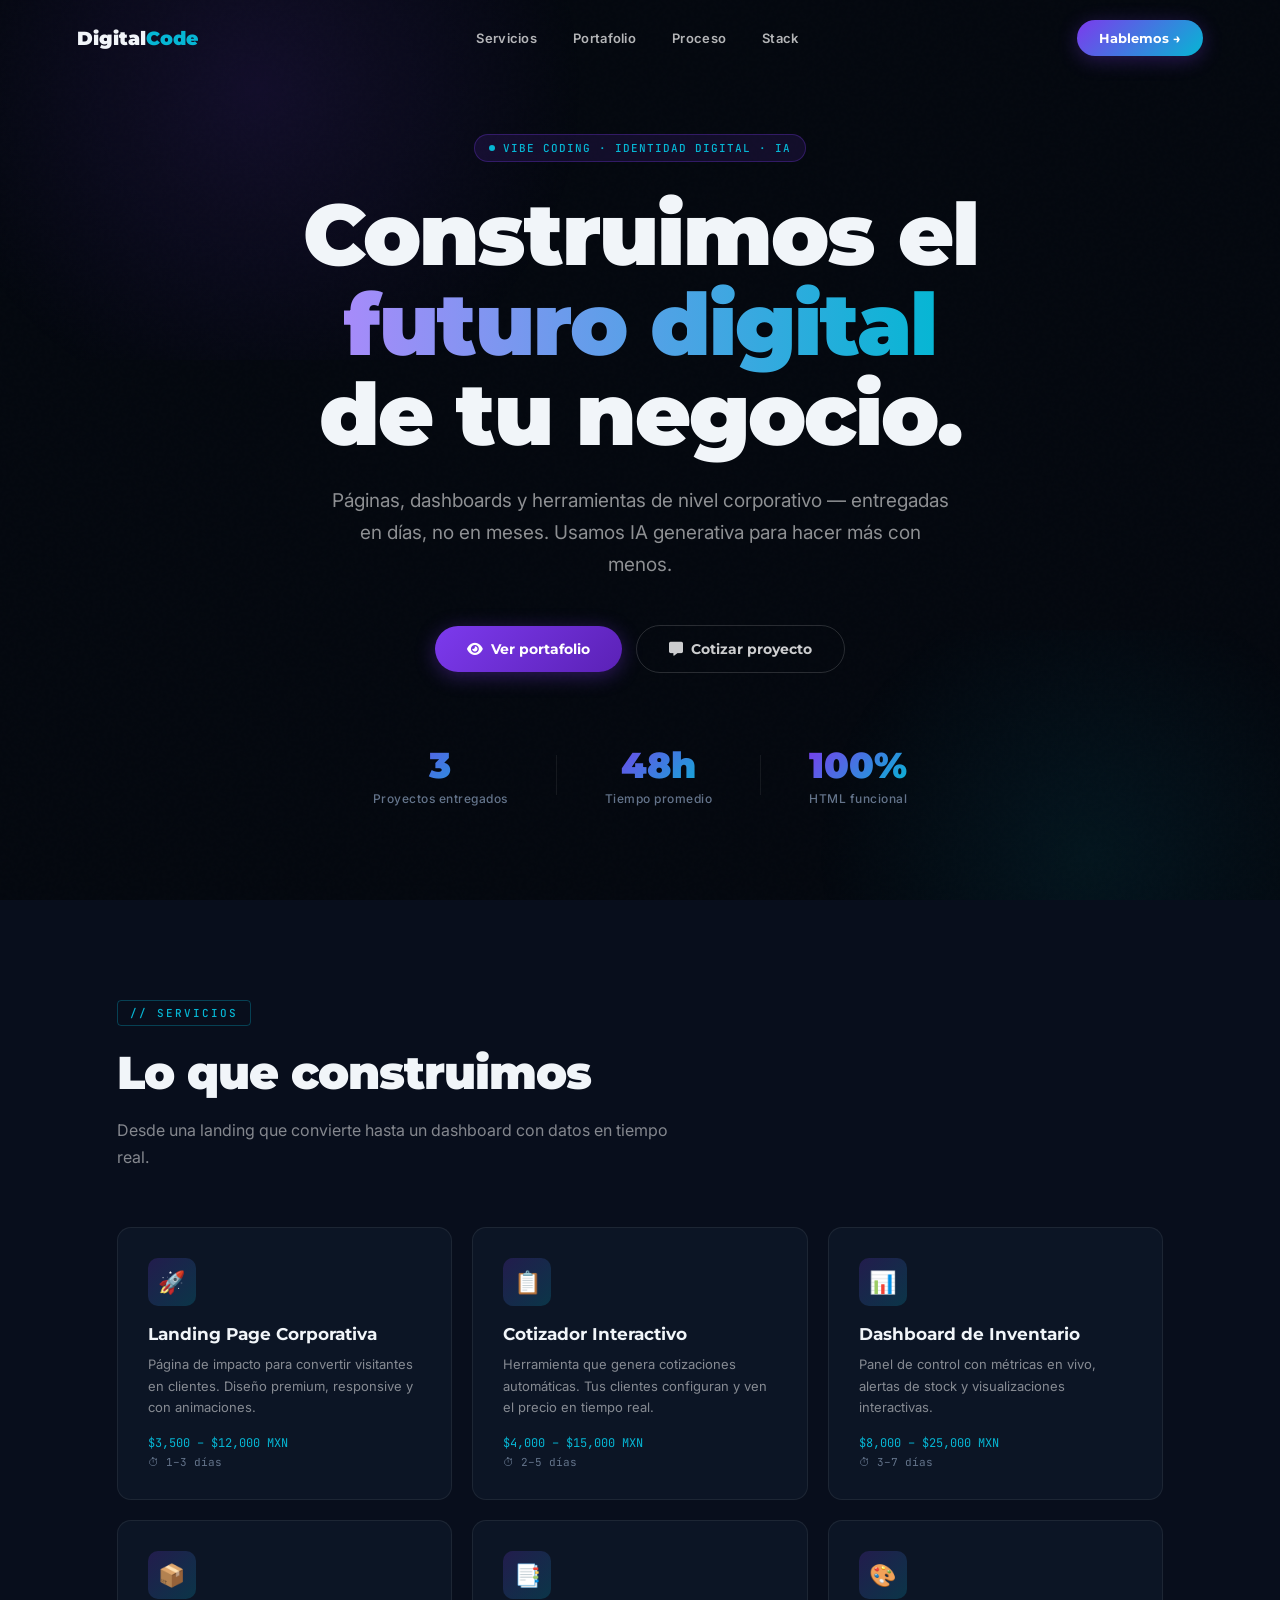
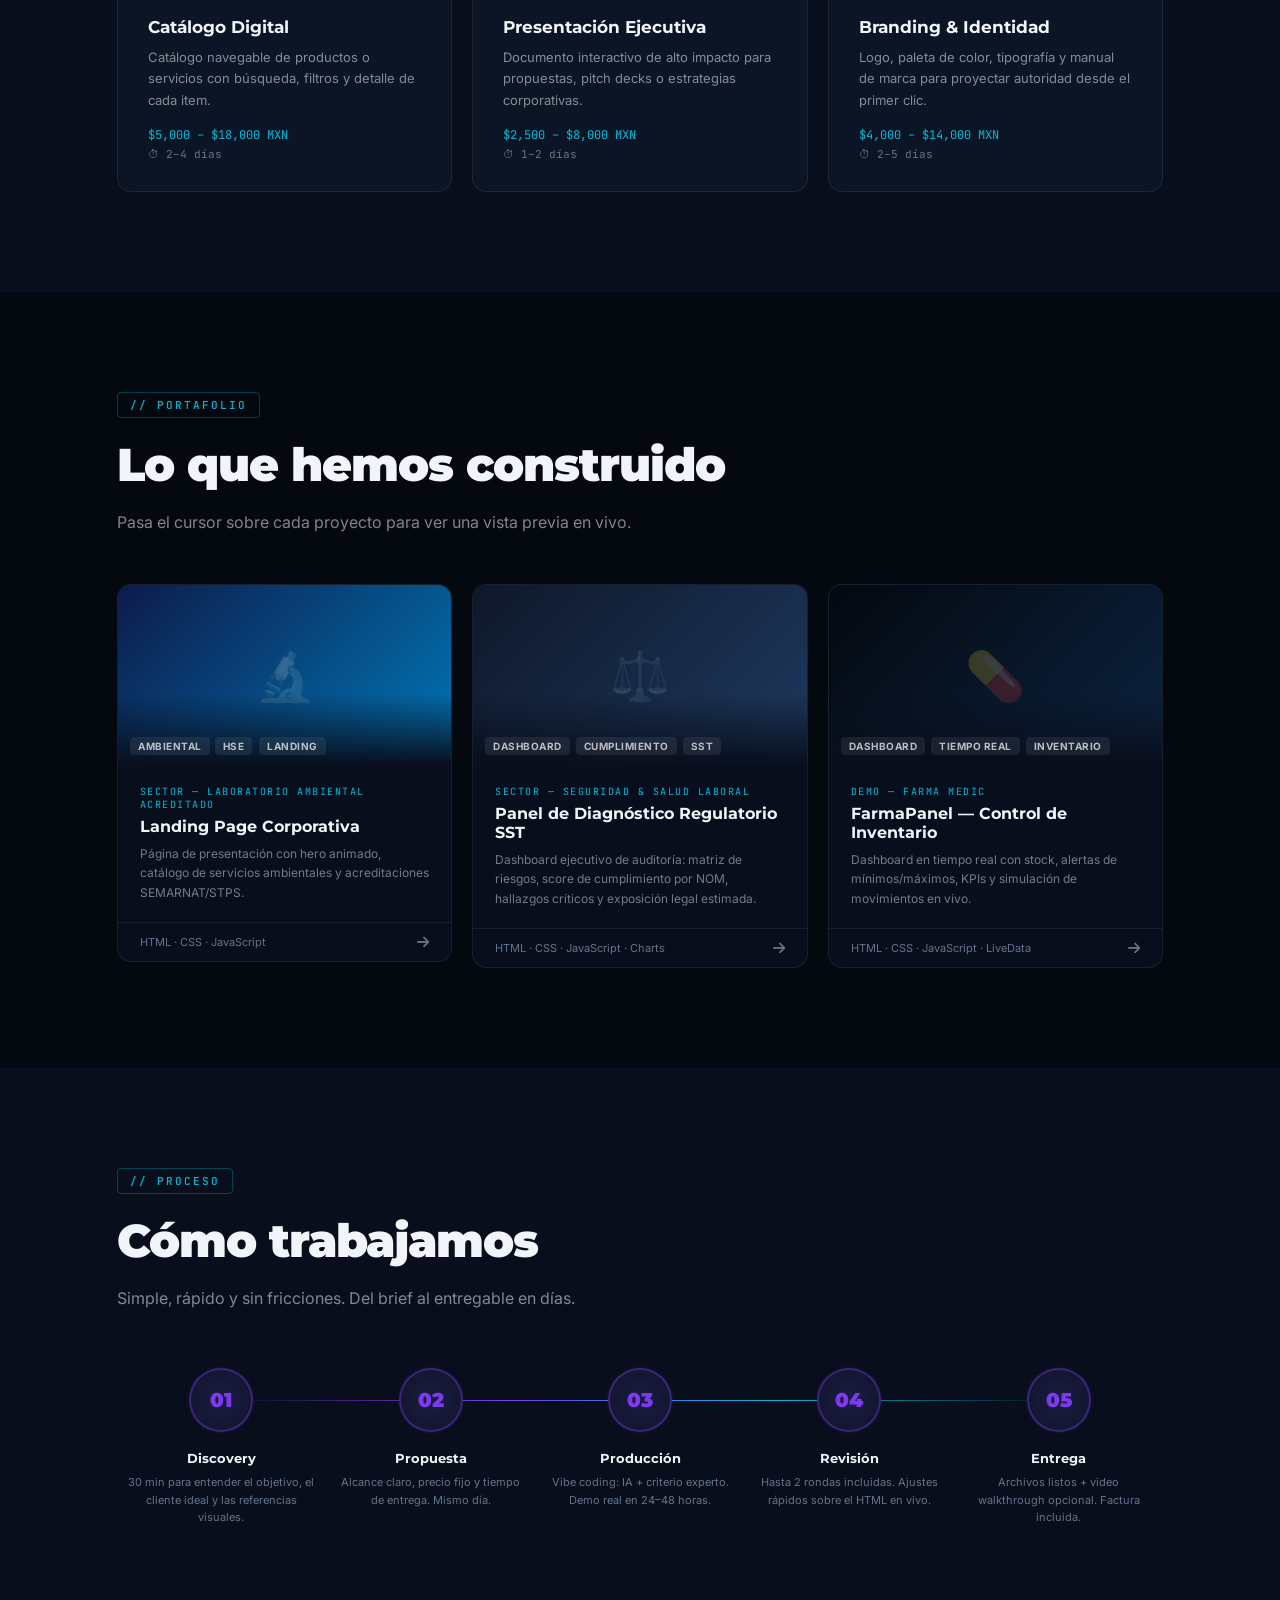
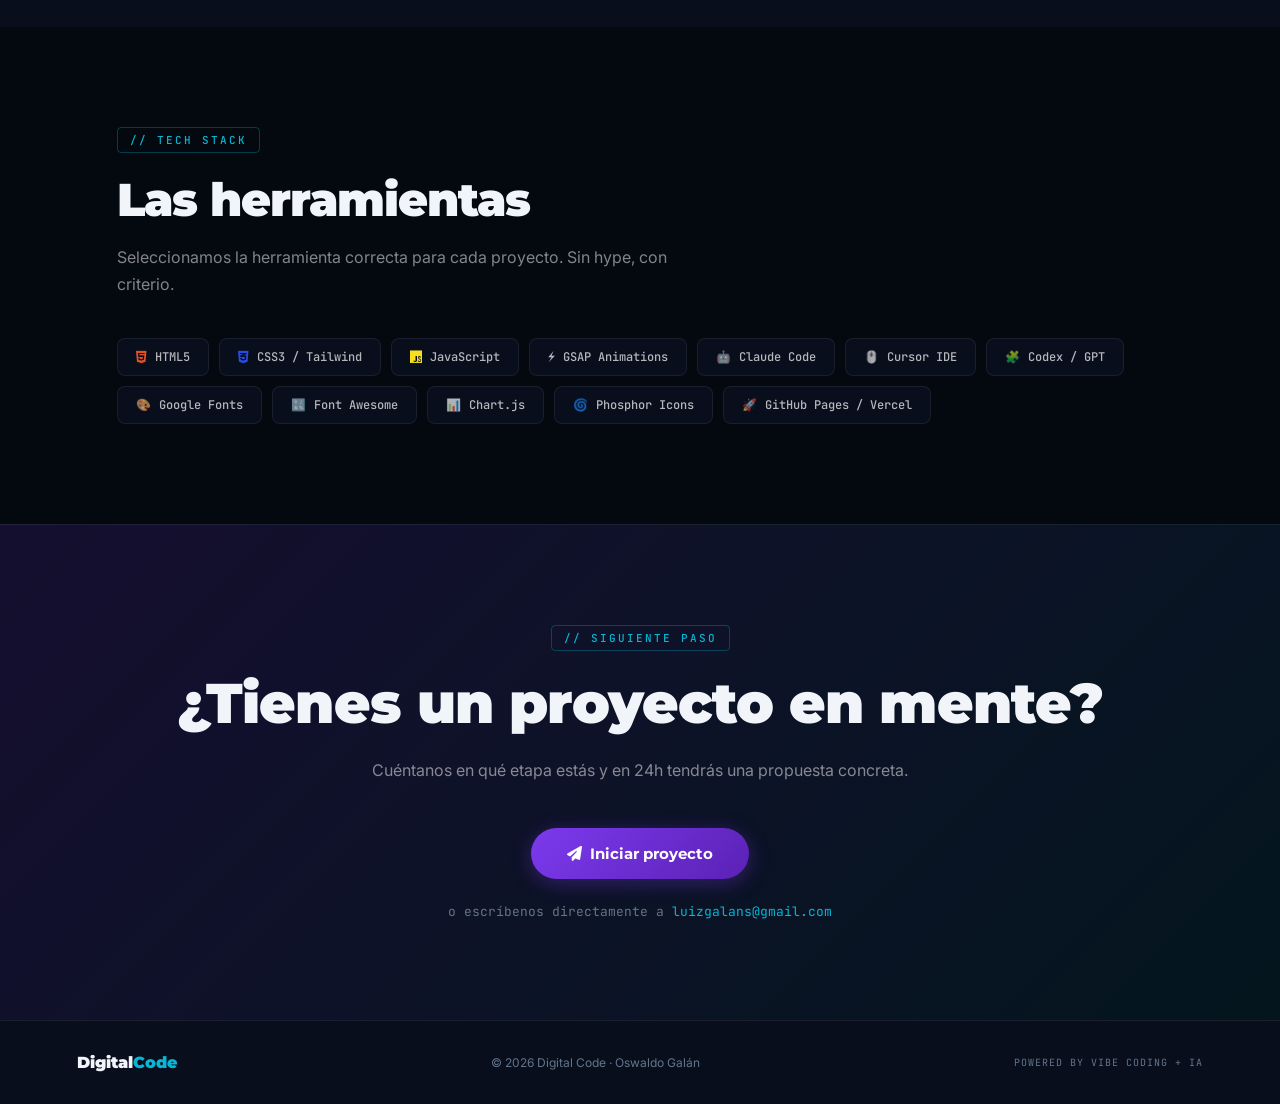
==== DIGITAL CODE/index.html @ 207a41e3 "Rename Digital Flow brand to Digital Code" ====
<!DOCTYPE html>
<html lang="es">
<head>
<meta charset="UTF-8">
<meta name="viewport" content="width=device-width, initial-scale=1.0">
<title>Digital Code — Vibe Coding & Identidad Digital</title>
<link href="https://fonts.googleapis.com/css2?family=Inter:wght@300;400;500;600;700&family=Montserrat:wght@700;900&family=JetBrains+Mono:wght@400;500&display=swap" rel="stylesheet">
<link href="https://cdnjs.cloudflare.com/ajax/libs/font-awesome/6.5.0/css/all.min.css" rel="stylesheet">
<style>
/* ── RESET & ROOT ── */
*, *::before, *::after { margin: 0; padding: 0; box-sizing: border-box; }
:root {
  --bg:       #04080f;
  --s1:       #080e1c;
  --s2:       #0c1525;
  --border:   rgba(255,255,255,0.07);
  --violet:   #7c3aed;
  --violet2:  #6d28d9;
  --cyan:     #06b6d4;
  --white:    #f1f5f9;
  --muted:    #64748b;
  --radius:   14px;
  --font-h:   'Montserrat', sans-serif;
  --font-b:   'Inter', sans-serif;
  --font-m:   'JetBrains Mono', monospace;
}
html { scroll-behavior: smooth; }
body { font-family: var(--font-b); background: var(--bg); color: var(--white); overflow-x: hidden; -webkit-font-smoothing: antialiased; }
h1,h2,h3,h4 { font-family: var(--font-h); }
a { text-decoration: none; }
img { display: block; max-width: 100%; }

/* ── NOISE OVERLAY ── */
body::before {
  content: ''; position: fixed; inset: 0; pointer-events: none; z-index: 0;
  background-image: url("data:image/svg+xml,%3Csvg viewBox='0 0 256 256' xmlns='http://www.w3.org/2000/svg'%3E%3Cfilter id='n'%3E%3CfeTurbulence type='fractalNoise' baseFrequency='0.9' numOctaves='4' stitchTiles='stitch'/%3E%3C/filter%3E%3Crect width='100%25' height='100%25' filter='url(%23n)' opacity='0.03'/%3E%3C/svg%3E");
  opacity: 0.4;
}

/* ── AMBIENT GLOWS ── */
.glow-1 { position: fixed; top: -20%; left: -10%; width: 60%; height: 60%; background: radial-gradient(circle, rgba(124,58,237,0.12) 0%, transparent 70%); pointer-events: none; z-index: 0; }
.glow-2 { position: fixed; bottom: -20%; right: -10%; width: 50%; height: 50%; background: radial-gradient(circle, rgba(6,182,212,0.08) 0%, transparent 70%); pointer-events: none; z-index: 0; }

/* ── NAV ── */
nav {
  position: fixed; top: 0; left: 0; right: 0; z-index: 1000;
  padding: 20px 6%;
  display: flex; align-items: center; justify-content: space-between;
  transition: all 0.4s ease;
}
nav.scrolled {
  background: rgba(4,8,15,0.9);
  backdrop-filter: blur(20px);
  border-bottom: 1px solid var(--border);
  padding: 14px 6%;
}
.nav-logo { display: flex; align-items: center; gap: 12px; }
.nav-logo img { height: 38px; object-fit: contain; }
.nav-logo .wordmark { font-family: var(--font-h); font-weight: 900; font-size: 19px; }
.nav-logo .wordmark em { font-style: normal; color: var(--cyan); }
.nav-links { display: flex; align-items: center; gap: 36px; }
.nav-links a { font-size: 13px; font-weight: 600; color: rgba(255,255,255,0.7); letter-spacing: 0.3px; transition: color 0.2s; }
.nav-links a:hover { color: var(--cyan); }
.nav-cta {
  background: linear-gradient(135deg, var(--violet), var(--cyan));
  color: white; padding: 10px 22px; border-radius: 50px;
  font-family: var(--font-h); font-weight: 700; font-size: 13px;
  transition: all 0.3s; box-shadow: 0 4px 20px rgba(124,58,237,0.3);
}
.nav-cta:hover { transform: translateY(-2px); box-shadow: 0 8px 30px rgba(124,58,237,0.5); }

/* ── HERO ── */
#hero {
  min-height: 100vh; position: relative; z-index: 1;
  display: flex; align-items: center; justify-content: center;
  padding: 120px 6% 80px;
  text-align: center;
}
.hero-tag {
  display: inline-flex; align-items: center; gap: 8px;
  padding: 6px 14px; border-radius: 50px;
  background: rgba(124,58,237,0.12); border: 1px solid rgba(124,58,237,0.3);
  font-family: var(--font-m); font-size: 11px; font-weight: 500;
  color: var(--cyan); letter-spacing: 1px; margin-bottom: 28px;
}
.hero-tag .dot { width: 6px; height: 6px; border-radius: 50%; background: var(--cyan); animation: blink 1.5s infinite; }
@keyframes blink { 0%,100%{opacity:1} 50%{opacity:0.3} }
.hero-title { font-size: clamp(40px, 7vw, 86px); font-weight: 900; line-height: 1.05; letter-spacing: -2px; margin-bottom: 24px; }
.hero-title .line1 { display: block; }
.hero-title .grad { background: linear-gradient(90deg, #a78bfa, #06b6d4); -webkit-background-clip: text; -webkit-text-fill-color: transparent; }
.hero-sub {
  font-size: clamp(15px,1.8vw,19px); color: rgba(255,255,255,0.55);
  font-weight: 400; line-height: 1.7; max-width: 620px; margin: 0 auto 44px;
}
.hero-ctas { display: flex; align-items: center; justify-content: center; gap: 14px; flex-wrap: wrap; }
.btn-primary {
  padding: 14px 32px; border-radius: 50px;
  background: linear-gradient(135deg, var(--violet), #5b21b6);
  color: white; font-family: var(--font-h); font-weight: 700; font-size: 14px;
  display: inline-flex; align-items: center; gap: 8px;
  transition: all 0.3s; box-shadow: 0 4px 20px rgba(124,58,237,0.35);
}
.btn-primary:hover { transform: translateY(-2px); box-shadow: 0 8px 30px rgba(124,58,237,0.55); }
.btn-ghost {
  padding: 14px 32px; border-radius: 50px;
  border: 1px solid rgba(255,255,255,0.15);
  color: rgba(255,255,255,0.8); font-family: var(--font-h); font-weight: 700; font-size: 14px;
  display: inline-flex; align-items: center; gap: 8px;
  transition: all 0.3s;
}
.btn-ghost:hover { border-color: var(--cyan); color: var(--cyan); }

.hero-stats { display: flex; align-items: center; justify-content: center; gap: 48px; margin-top: 70px; flex-wrap: wrap; }
.stat-item { text-align: center; }
.stat-num { font-family: var(--font-h); font-size: 36px; font-weight: 900; background: linear-gradient(135deg, var(--violet), var(--cyan)); -webkit-background-clip: text; -webkit-text-fill-color: transparent; }
.stat-label { font-size: 12px; color: var(--muted); font-weight: 500; letter-spacing: 0.5px; margin-top: 4px; }
.stat-divider { width: 1px; height: 40px; background: var(--border); }

/* ── SECTION BASE ── */
section { position: relative; z-index: 1; }
.container { max-width: 1200px; margin: 0 auto; padding: 0 6%; }
.section-pad { padding: 100px 0; }

.section-tag {
  display: inline-block; font-family: var(--font-m); font-size: 11px; font-weight: 500;
  letter-spacing: 2px; color: var(--cyan); text-transform: uppercase;
  padding: 5px 12px; border: 1px solid rgba(6,182,212,0.3); border-radius: 4px;
  margin-bottom: 18px;
}
.section-title { font-size: clamp(28px,4vw,46px); font-weight: 900; letter-spacing: -1px; margin-bottom: 16px; }
.section-sub { font-size: 16px; color: rgba(255,255,255,0.5); line-height: 1.7; max-width: 560px; }

/* ── SERVICES ── */
#servicios { background: var(--s1); }
.services-grid { display: grid; grid-template-columns: repeat(3, 1fr); gap: 20px; margin-top: 56px; }
.service-card {
  background: var(--s2); border: 1px solid var(--border); border-radius: var(--radius);
  padding: 30px; position: relative; overflow: hidden;
  transition: transform 0.3s, border-color 0.3s;
  cursor: default;
}
.service-card:hover { transform: translateY(-4px); border-color: rgba(124,58,237,0.4); }
.service-card::after {
  content: ''; position: absolute; inset: 0;
  background: linear-gradient(135deg, rgba(124,58,237,0.06), transparent);
  opacity: 0; transition: opacity 0.3s;
}
.service-card:hover::after { opacity: 1; }
.service-icon {
  width: 48px; height: 48px; border-radius: 10px; margin-bottom: 18px;
  display: flex; align-items: center; justify-content: center; font-size: 22px;
  background: linear-gradient(135deg, rgba(124,58,237,0.2), rgba(6,182,212,0.2));
}
.service-name { font-family: var(--font-h); font-size: 17px; font-weight: 700; margin-bottom: 10px; }
.service-desc { font-size: 13px; color: rgba(255,255,255,0.5); line-height: 1.65; margin-bottom: 16px; }
.service-price { font-family: var(--font-m); font-size: 12px; color: var(--cyan); }
.service-time { font-family: var(--font-m); font-size: 11px; color: var(--muted); margin-top: 4px; }

/* ── PORTFOLIO ── */
#portfolio { background: var(--bg); }
.portfolio-header { display: flex; align-items: flex-end; justify-content: space-between; margin-bottom: 48px; flex-wrap: gap; }
.portfolio-grid { display: grid; grid-template-columns: repeat(3, 1fr); gap: 20px; }

/* Project card */
.project-card {
  position: relative; border-radius: var(--radius); overflow: visible;
  cursor: pointer; group: true;
}
.project-inner {
  background: var(--s1); border: 1px solid var(--border); border-radius: var(--radius);
  overflow: hidden; transition: transform 0.35s cubic-bezier(.22,.61,.36,1), border-color 0.3s, box-shadow 0.3s;
}
.project-card:hover .project-inner {
  transform: translateY(-6px);
  border-color: rgba(124,58,237,0.5);
  box-shadow: 0 20px 60px rgba(0,0,0,0.5), 0 0 0 1px rgba(124,58,237,0.2);
}

/* thumbnail area */
.project-thumb {
  height: 180px; position: relative; overflow: hidden;
  background: linear-gradient(135deg, var(--s2), #0a1628);
  display: flex; align-items: center; justify-content: center;
}
.thumb-overlay {
  position: absolute; inset: 0;
  background: linear-gradient(to bottom, transparent 60%, var(--s1));
}
.thumb-emoji { font-size: 48px; opacity: 0.2; }
.thumb-tags { position: absolute; bottom: 10px; left: 12px; display: flex; gap: 6px; }
.thumb-tag {
  padding: 3px 8px; border-radius: 4px; font-size: 10px; font-weight: 700;
  letter-spacing: 0.5px; text-transform: uppercase;
  background: rgba(255,255,255,0.08); color: rgba(255,255,255,0.7);
  backdrop-filter: blur(4px);
}

/* preview btn on thumb */
.preview-trigger {
  position: absolute; inset: 0; display: flex; align-items: center; justify-content: center;
  opacity: 0; transition: opacity 0.25s;
}
.project-card:hover .preview-trigger { opacity: 1; }
.preview-trigger-btn {
  background: rgba(124,58,237,0.85); color: white;
  padding: 10px 20px; border-radius: 50px;
  font-family: var(--font-h); font-size: 12px; font-weight: 700;
  display: flex; align-items: center; gap: 6px;
  backdrop-filter: blur(8px);
  border: 1px solid rgba(255,255,255,0.2);
  transform: translateY(4px); transition: transform 0.25s;
  pointer-events: none;
}
.project-card:hover .preview-trigger-btn { transform: translateY(0); }

/* card body */
.project-body { padding: 20px 22px; }
.project-client { font-family: var(--font-m); font-size: 10px; color: var(--cyan); letter-spacing: 1.5px; text-transform: uppercase; margin-bottom: 6px; }
.project-name { font-family: var(--font-h); font-size: 16px; font-weight: 700; margin-bottom: 8px; }
.project-desc { font-size: 12px; color: rgba(255,255,255,0.45); line-height: 1.6; }
.project-footer { padding: 12px 22px; border-top: 1px solid var(--border); display: flex; align-items: center; justify-content: space-between; }
.project-type { font-size: 11px; color: var(--muted); }
.project-arrow { font-size: 14px; color: var(--muted); transition: color 0.2s, transform 0.2s; }
.project-card:hover .project-arrow { color: var(--cyan); transform: translateX(3px); }

/* ──────────────────────────────────────
   BROWSER PREVIEW POPUP
   ────────────────────────────────────── */
.browser-popup {
  position: fixed;
  width: 520px;
  background: #1a1a2e;
  border-radius: 10px;
  border: 1px solid rgba(255,255,255,0.1);
  box-shadow: 0 32px 80px rgba(0,0,0,0.8), 0 0 0 1px rgba(124,58,237,0.2);
  overflow: hidden;
  z-index: 9999;
  pointer-events: none;
  opacity: 0;
  transform: scale(0.94) translateY(8px);
  transition: opacity 0.28s cubic-bezier(.22,.61,.36,1), transform 0.28s cubic-bezier(.22,.61,.36,1);
}
.browser-popup.visible {
  opacity: 1;
  transform: scale(1) translateY(0);
}
.browser-chrome {
  display: flex; align-items: center; gap: 10px;
  background: #0f0f1a; padding: 10px 14px;
  border-bottom: 1px solid rgba(255,255,255,0.08);
}
.chrome-dots { display: flex; gap: 5px; }
.chrome-dots span { width: 10px; height: 10px; border-radius: 50%; }
.chrome-dots span:nth-child(1) { background: #ff5f57; }
.chrome-dots span:nth-child(2) { background: #febc2e; }
.chrome-dots span:nth-child(3) { background: #28c840; }
.chrome-bar {
  flex: 1; background: rgba(255,255,255,0.06); border-radius: 4px;
  padding: 5px 10px; font-family: var(--font-m); font-size: 10px;
  color: rgba(255,255,255,0.35); display: flex; align-items: center; gap: 6px;
}
.chrome-bar i { font-size: 9px; color: rgba(255,255,255,0.2); }
.browser-viewport {
  width: 100%; height: 300px; overflow: hidden; position: relative;
  background: #fff;
}
.browser-viewport iframe {
  width: 1280px; height: 900px;
  transform: scale(0.40625); /* 520/1280 */
  transform-origin: top left;
  border: none; pointer-events: none;
}
.browser-footer {
  background: #0f0f1a; padding: 8px 14px;
  display: flex; align-items: center; justify-content: space-between;
  border-top: 1px solid rgba(255,255,255,0.06);
}
.browser-footer-label { font-family: var(--font-m); font-size: 10px; color: rgba(255,255,255,0.3); }
.browser-live-dot { display: flex; align-items: center; gap: 5px; font-family: var(--font-m); font-size: 10px; color: #22c55e; }
.browser-live-dot::before { content: ''; width: 6px; height: 6px; border-radius: 50%; background: #22c55e; }

/* ── PROCESS ── */
#proceso { background: var(--s1); }
.process-grid { display: grid; grid-template-columns: repeat(5, 1fr); gap: 0; margin-top: 56px; position: relative; }
.process-grid::before {
  content: ''; position: absolute;
  top: 32px; left: 10%; right: 10%; height: 1px;
  background: linear-gradient(90deg, transparent, var(--violet), var(--cyan), transparent);
}
.process-step { text-align: center; padding: 0 10px; position: relative; z-index: 1; }
.step-num {
  width: 64px; height: 64px; border-radius: 50%; margin: 0 auto 18px;
  display: flex; align-items: center; justify-content: center;
  font-family: var(--font-h); font-weight: 900; font-size: 20px;
  background: var(--s2); border: 2px solid rgba(124,58,237,0.4);
  color: var(--violet); position: relative;
}
.step-num::after {
  content: ''; position: absolute; inset: -4px; border-radius: 50%;
  background: radial-gradient(circle, rgba(124,58,237,0.15), transparent);
}
.step-name { font-family: var(--font-h); font-size: 13px; font-weight: 700; margin-bottom: 8px; }
.step-desc { font-size: 11px; color: var(--muted); line-height: 1.6; }

/* ── STACK ── */
#stack { background: var(--bg); }
.stack-grid { display: flex; flex-wrap: wrap; gap: 10px; margin-top: 40px; }
.stack-chip {
  padding: 10px 18px; border-radius: 8px;
  background: var(--s1); border: 1px solid var(--border);
  font-family: var(--font-m); font-size: 12px; font-weight: 500; color: rgba(255,255,255,0.7);
  display: flex; align-items: center; gap: 8px;
  transition: all 0.2s;
}
.stack-chip:hover { border-color: var(--violet); color: white; }
.stack-chip i { font-size: 14px; }

/* ── CTA ── */
#cta {
  background: linear-gradient(135deg, rgba(124,58,237,0.15), rgba(6,182,212,0.08));
  border-top: 1px solid var(--border);
}
.cta-box { text-align: center; padding: 100px 6%; }
.cta-box .section-title { font-size: clamp(28px,5vw,56px); }
.cta-box .section-sub { margin: 20px auto 44px; }
.cta-contact { font-family: var(--font-m); font-size: 13px; color: var(--muted); margin-top: 24px; }
.cta-contact a { color: var(--cyan); }

/* ── FOOTER ── */
footer {
  background: var(--s1); border-top: 1px solid var(--border);
  padding: 32px 6%; display: flex; align-items: center; justify-content: space-between;
  flex-wrap: wrap; gap: 12px;
  position: relative; z-index: 1;
}
.footer-logo { font-family: var(--font-h); font-size: 16px; font-weight: 900; }
.footer-logo em { font-style: normal; color: var(--cyan); }
.footer-copy { font-size: 12px; color: var(--muted); }
.footer-tag { font-family: var(--font-m); font-size: 10px; color: var(--muted); letter-spacing: 1px; }

/* ── UTILS ── */
.fade-up { opacity: 0; transform: translateY(30px); transition: opacity 0.7s ease, transform 0.7s ease; }
.fade-up.visible { opacity: 1; transform: translateY(0); }

/* ── RESPONSIVE ── */
@media (max-width: 900px) {
  .services-grid { grid-template-columns: 1fr 1fr; }
  .portfolio-grid { grid-template-columns: 1fr 1fr; }
  .process-grid { grid-template-columns: 1fr; gap: 24px; }
  .process-grid::before { display: none; }
  .browser-popup { width: 340px; }
  .browser-viewport iframe { width: 960px; transform: scale(0.354); }
  .browser-viewport { height: 220px; }
}
@media (max-width: 600px) {
  .services-grid, .portfolio-grid { grid-template-columns: 1fr; }
  .nav-links { display: none; }
  .hero-stats { gap: 24px; }
  .stat-divider { display: none; }
}
</style>
</head>
<body>

<div class="glow-1"></div>
<div class="glow-2"></div>

<!-- ── NAV ── -->
<nav id="navbar">
  <div class="nav-logo">
    <div class="wordmark">Digital<em>Code</em></div>
  </div>
  <div class="nav-links">
    <a href="#servicios">Servicios</a>
    <a href="#portfolio">Portafolio</a>
    <a href="#proceso">Proceso</a>
    <a href="#stack">Stack</a>
  </div>
  <a href="#cta" class="nav-cta">Hablemos →</a>
</nav>

<!-- ── HERO ── -->
<section id="hero">
  <div>
    <div class="hero-tag"><span class="dot"></span> VIBE CODING · IDENTIDAD DIGITAL · IA</div>
    <h1 class="hero-title">
      <span class="line1">Construimos el</span>
      <span class="grad">futuro digital</span>
      <span class="line1">de tu negocio.</span>
    </h1>
    <p class="hero-sub">
      Páginas, dashboards y herramientas de nivel corporativo — entregadas en días, no en meses.
      Usamos IA generativa para hacer más con menos.
    </p>
    <div class="hero-ctas">
      <a href="#portfolio" class="btn-primary"><i class="fa-solid fa-eye"></i> Ver portafolio</a>
      <a href="#cta" class="btn-ghost"><i class="fa-solid fa-message"></i> Cotizar proyecto</a>
    </div>
    <div class="hero-stats">
      <div class="stat-item">
        <div class="stat-num">3</div>
        <div class="stat-label">Proyectos entregados</div>
      </div>
      <div class="stat-divider"></div>
      <div class="stat-item">
        <div class="stat-num">48h</div>
        <div class="stat-label">Tiempo promedio</div>
      </div>
      <div class="stat-divider"></div>
      <div class="stat-item">
        <div class="stat-num">100%</div>
        <div class="stat-label">HTML funcional</div>
      </div>
    </div>
  </div>
</section>

<!-- ── SERVICIOS ── -->
<section id="servicios" class="section-pad">
  <div class="container">
    <div class="fade-up">
      <div class="section-tag">// servicios</div>
      <h2 class="section-title">Lo que construimos</h2>
      <p class="section-sub">Desde una landing que convierte hasta un dashboard con datos en tiempo real.</p>
    </div>
    <div class="services-grid fade-up">
      <div class="service-card">
        <div class="service-icon">🚀</div>
        <div class="service-name">Landing Page Corporativa</div>
        <div class="service-desc">Página de impacto para convertir visitantes en clientes. Diseño premium, responsive y con animaciones.</div>
        <div class="service-price">$3,500 – $12,000 MXN</div>
        <div class="service-time">⏱ 1–3 días</div>
      </div>
      <div class="service-card">
        <div class="service-icon">📋</div>
        <div class="service-name">Cotizador Interactivo</div>
        <div class="service-desc">Herramienta que genera cotizaciones automáticas. Tus clientes configuran y ven el precio en tiempo real.</div>
        <div class="service-price">$4,000 – $15,000 MXN</div>
        <div class="service-time">⏱ 2–5 días</div>
      </div>
      <div class="service-card">
        <div class="service-icon">📊</div>
        <div class="service-name">Dashboard de Inventario</div>
        <div class="service-desc">Panel de control con métricas en vivo, alertas de stock y visualizaciones interactivas.</div>
        <div class="service-price">$8,000 – $25,000 MXN</div>
        <div class="service-time">⏱ 3–7 días</div>
      </div>
      <div class="service-card">
        <div class="service-icon">📦</div>
        <div class="service-name">Catálogo Digital</div>
        <div class="service-desc">Catálogo navegable de productos o servicios con búsqueda, filtros y detalle de cada item.</div>
        <div class="service-price">$5,000 – $18,000 MXN</div>
        <div class="service-time">⏱ 2–4 días</div>
      </div>
      <div class="service-card">
        <div class="service-icon">📑</div>
        <div class="service-name">Presentación Ejecutiva</div>
        <div class="service-desc">Documento interactivo de alto impacto para propuestas, pitch decks o estrategias corporativas.</div>
        <div class="service-price">$2,500 – $8,000 MXN</div>
        <div class="service-time">⏱ 1–2 días</div>
      </div>
      <div class="service-card">
        <div class="service-icon">🎨</div>
        <div class="service-name">Branding & Identidad</div>
        <div class="service-desc">Logo, paleta de color, tipografía y manual de marca para proyectar autoridad desde el primer clic.</div>
        <div class="service-price">$4,000 – $14,000 MXN</div>
        <div class="service-time">⏱ 2–5 días</div>
      </div>
    </div>
  </div>
</section>

<!-- ── PORTFOLIO ── -->
<section id="portfolio" class="section-pad">
  <div class="container">
    <div class="fade-up">
      <div class="section-tag">// portafolio</div>
      <h2 class="section-title">Lo que hemos construido</h2>
      <p class="section-sub">Pasa el cursor sobre cada proyecto para ver una vista previa en vivo.</p>
    </div>
    <div class="portfolio-grid fade-up" style="margin-top:48px">

      <!-- Proyecto 1: Landing Ambiental (cliente anónimo) -->
      <div class="project-card"
           data-src="CLIENTE INGEMALAB/index.html"
           data-url="laboratorio-ambiental.cliente.mx"
           data-label="Landing Page Corporativa"
           data-mask-top="80"
           data-mask-color="#0a1128">
        <div class="project-inner">
          <div class="project-thumb" style="background: linear-gradient(135deg, #0d1b4b, #0077b6);">
            <span class="thumb-emoji">🔬</span>
            <div class="thumb-overlay"></div>
            <div class="thumb-tags">
              <span class="thumb-tag">Ambiental</span>
              <span class="thumb-tag">HSE</span>
              <span class="thumb-tag">Landing</span>
            </div>
            <div class="preview-trigger">
              <div class="preview-trigger-btn"><i class="fa-solid fa-desktop"></i> Vista previa</div>
            </div>
          </div>
          <div class="project-body">
            <div class="project-client">SECTOR — Laboratorio Ambiental Acreditado</div>
            <div class="project-name">Landing Page Corporativa</div>
            <div class="project-desc">Página de presentación con hero animado, catálogo de servicios ambientales y acreditaciones SEMARNAT/STPS.</div>
          </div>
          <div class="project-footer">
            <span class="project-type">HTML · CSS · JavaScript</span>
            <i class="fa-solid fa-arrow-right project-arrow"></i>
          </div>
        </div>
      </div>

      <!-- Proyecto 2: Dashboard Auditoría SST -->
      <div class="project-card"
           data-src="demos/auditoria-sst.html"
           data-url="diagnostico-sst.cliente-confidencial.mx"
           data-label="Dashboard de Cumplimiento Regulatorio"
           data-mask-top="58"
           data-mask-color="#f8fafc">
        <div class="project-inner">
          <div class="project-thumb" style="background: linear-gradient(135deg, #0f172a, #1e3a5f);">
            <span class="thumb-emoji">⚖️</span>
            <div class="thumb-overlay"></div>
            <div class="thumb-tags">
              <span class="thumb-tag">Dashboard</span>
              <span class="thumb-tag">Cumplimiento</span>
              <span class="thumb-tag">SST</span>
            </div>
            <div class="preview-trigger">
              <div class="preview-trigger-btn"><i class="fa-solid fa-desktop"></i> Vista previa</div>
            </div>
          </div>
          <div class="project-body">
            <div class="project-client">SECTOR — Seguridad & Salud Laboral</div>
            <div class="project-name">Panel de Diagnóstico Regulatorio SST</div>
            <div class="project-desc">Dashboard ejecutivo de auditoría: matriz de riesgos, score de cumplimiento por NOM, hallazgos críticos y exposición legal estimada.</div>
          </div>
          <div class="project-footer">
            <span class="project-type">HTML · CSS · JavaScript · Charts</span>
            <i class="fa-solid fa-arrow-right project-arrow"></i>
          </div>
        </div>
      </div>

      <!-- Proyecto 3: FarmaPanel -->
      <div class="project-card"
           data-src="demos/farma-dashboard.html"
           data-url="farmapanel.demo.mx"
           data-label="Dashboard en Tiempo Real">
        <div class="project-inner">
          <div class="project-thumb" style="background: linear-gradient(135deg, #04080f, #0c2340);">
            <span class="thumb-emoji">💊</span>
            <div class="thumb-overlay"></div>
            <div class="thumb-tags">
              <span class="thumb-tag">Dashboard</span>
              <span class="thumb-tag">Tiempo Real</span>
              <span class="thumb-tag">Inventario</span>
            </div>
            <div class="preview-trigger">
              <div class="preview-trigger-btn"><i class="fa-solid fa-desktop"></i> Vista previa</div>
            </div>
          </div>
          <div class="project-body">
            <div class="project-client">DEMO — Farma Medic</div>
            <div class="project-name">FarmaPanel — Control de Inventario</div>
            <div class="project-desc">Dashboard en tiempo real con stock, alertas de mínimos/máximos, KPIs y simulación de movimientos en vivo.</div>
          </div>
          <div class="project-footer">
            <span class="project-type">HTML · CSS · JavaScript · LiveData</span>
            <i class="fa-solid fa-arrow-right project-arrow"></i>
          </div>
        </div>
      </div>

    </div>
  </div>
</section>

<!-- ── BROWSER POPUP (single, repositioned by JS) ── -->
<div class="browser-popup" id="browser-popup">
  <div class="browser-chrome">
    <div class="chrome-dots"><span></span><span></span><span></span></div>
    <div class="chrome-bar"><i class="fa-solid fa-lock"></i><span id="popup-url"></span></div>
  </div>
  <div class="browser-viewport">
    <iframe id="popup-iframe" src="" sandbox="allow-scripts allow-same-origin"></iframe>
  </div>
  <div class="browser-footer">
    <span class="browser-footer-label" id="popup-label"></span>
    <span class="browser-live-dot">En vivo</span>
  </div>
</div>

<!-- ── PROCESO ── -->
<section id="proceso" class="section-pad">
  <div class="container">
    <div class="fade-up">
      <div class="section-tag">// proceso</div>
      <h2 class="section-title">Cómo trabajamos</h2>
      <p class="section-sub">Simple, rápido y sin fricciones. Del brief al entregable en días.</p>
    </div>
    <div class="process-grid fade-up">
      <div class="process-step">
        <div class="step-num">01</div>
        <div class="step-name">Discovery</div>
        <div class="step-desc">30 min para entender el objetivo, el cliente ideal y las referencias visuales.</div>
      </div>
      <div class="process-step">
        <div class="step-num">02</div>
        <div class="step-name">Propuesta</div>
        <div class="step-desc">Alcance claro, precio fijo y tiempo de entrega. Mismo día.</div>
      </div>
      <div class="process-step">
        <div class="step-num">03</div>
        <div class="step-name">Producción</div>
        <div class="step-desc">Vibe coding: IA + criterio experto. Demo real en 24–48 horas.</div>
      </div>
      <div class="process-step">
        <div class="step-num">04</div>
        <div class="step-name">Revisión</div>
        <div class="step-desc">Hasta 2 rondas incluidas. Ajustes rápidos sobre el HTML en vivo.</div>
      </div>
      <div class="process-step">
        <div class="step-num">05</div>
        <div class="step-name">Entrega</div>
        <div class="step-desc">Archivos listos + video walkthrough opcional. Factura incluida.</div>
      </div>
    </div>
  </div>
</section>

<!-- ── STACK ── -->
<section id="stack" class="section-pad">
  <div class="container">
    <div class="fade-up">
      <div class="section-tag">// tech stack</div>
      <h2 class="section-title">Las herramientas</h2>
      <p class="section-sub">Seleccionamos la herramienta correcta para cada proyecto. Sin hype, con criterio.</p>
    </div>
    <div class="stack-grid fade-up">
      <div class="stack-chip"><i class="fa-brands fa-html5" style="color:#e34f26"></i> HTML5</div>
      <div class="stack-chip"><i class="fa-brands fa-css3-alt" style="color:#264de4"></i> CSS3 / Tailwind</div>
      <div class="stack-chip"><i class="fa-brands fa-js" style="color:#f7df1e"></i> JavaScript</div>
      <div class="stack-chip"><span>⚡</span> GSAP Animations</div>
      <div class="stack-chip"><span>🤖</span> Claude Code</div>
      <div class="stack-chip"><span>🖱️</span> Cursor IDE</div>
      <div class="stack-chip"><span>🧩</span> Codex / GPT</div>
      <div class="stack-chip"><span>🎨</span> Google Fonts</div>
      <div class="stack-chip"><span>🔣</span> Font Awesome</div>
      <div class="stack-chip"><span>📊</span> Chart.js</div>
      <div class="stack-chip"><span>🌀</span> Phosphor Icons</div>
      <div class="stack-chip"><span>🚀</span> GitHub Pages / Vercel</div>
    </div>
  </div>
</section>

<!-- ── CTA ── -->
<section id="cta">
  <div class="cta-box fade-up">
    <div class="section-tag">// siguiente paso</div>
    <h2 class="section-title">¿Tienes un proyecto en mente?</h2>
    <p class="section-sub">Cuéntanos en qué etapa estás y en 24h tendrás una propuesta concreta.</p>
    <a href="mailto:luizgalans@gmail.com" class="btn-primary" style="font-size:15px;padding:16px 36px">
      <i class="fa-solid fa-paper-plane"></i> Iniciar proyecto
    </a>
    <div class="cta-contact">o escríbenos directamente a <a href="mailto:luizgalans@gmail.com">luizgalans@gmail.com</a></div>
  </div>
</section>

<!-- ── FOOTER ── -->
<footer>
  <div class="footer-logo">Digital<em>Code</em></div>
  <div class="footer-copy">© 2026 Digital Code · Oswaldo Galán</div>
  <div class="footer-tag">POWERED BY VIBE CODING + IA</div>
</footer>

<script>
/* ── NAV SCROLL ── */
const nav = document.getElementById('navbar');
window.addEventListener('scroll', () => {
  nav.classList.toggle('scrolled', window.scrollY > 60);
});

/* ── FADE-UP OBSERVER ── */
const observer = new IntersectionObserver(entries => {
  entries.forEach(e => { if (e.isIntersecting) e.target.classList.add('visible'); });
}, { threshold: 0.1 });
document.querySelectorAll('.fade-up').forEach(el => observer.observe(el));

/* ── BROWSER PREVIEW ── */
const popup   = document.getElementById('browser-popup');
const iframe  = document.getElementById('popup-iframe');
const urlBar  = document.getElementById('popup-url');
const lbl     = document.getElementById('popup-label');

let activeCard = null;
let posTimer   = null;

function positionPopup(card) {
  const rect = card.getBoundingClientRect();
  const W = window.innerWidth;
  const H = window.innerHeight;
  const PW = 520; // popup width
  const PH = 380; // popup height (approx)

  let left, top;

  // Try to place to the right
  if (rect.right + PW + 20 < W) {
    left = rect.right + 16;
  } else if (rect.left - PW - 16 > 0) {
    left = rect.left - PW - 16;
  } else {
    left = Math.max(12, (W - PW) / 2);
  }

  // Vertical: align to card top, clamp to viewport
  top = rect.top + window.scrollY;
  // Convert to fixed position
  top = rect.top;
  top = Math.max(12, Math.min(top, H - PH - 12));

  popup.style.left = left + 'px';
  popup.style.top  = top + 'px';
}

// Logo/nav mask element inside the browser viewport
const maskEl = document.createElement('div');
maskEl.style.cssText = 'position:absolute;top:0;left:0;right:0;z-index:10;pointer-events:none;transition:height 0.2s';
document.querySelector('.browser-viewport').appendChild(maskEl);

document.querySelectorAll('.project-card').forEach(card => {
  card.addEventListener('mouseenter', () => {
    const src       = card.dataset.src;
    const url       = card.dataset.url;
    const label     = card.dataset.label;
    const maskTop   = parseFloat(card.dataset.maskTop   || '0');
    const maskColor = card.dataset.maskColor || 'transparent';

    if (iframe.dataset.loaded !== src) {
      iframe.src = src;
      iframe.dataset.loaded = src;
    }
    urlBar.textContent = url;
    lbl.textContent    = label;

    // Apply nav/logo mask: scale the original px height to preview scale (520/1280 ≈ 0.40625)
    const scale = 520 / 1280;
    maskEl.style.height = maskTop > 0 ? Math.ceil(maskTop * scale) + 'px' : '0';
    maskEl.style.background = maskColor;

    activeCard = card;
    positionPopup(card);
    popup.classList.add('visible');
  });

  card.addEventListener('mousemove', () => {
    clearTimeout(posTimer);
    posTimer = setTimeout(() => positionPopup(card), 16);
  });

  card.addEventListener('mouseleave', () => {
    popup.classList.remove('visible');
    activeCard = null;
  });
});

window.addEventListener('scroll', () => {
  if (activeCard) positionPopup(activeCard);
}, { passive: true });
</script>
</body>
</html>
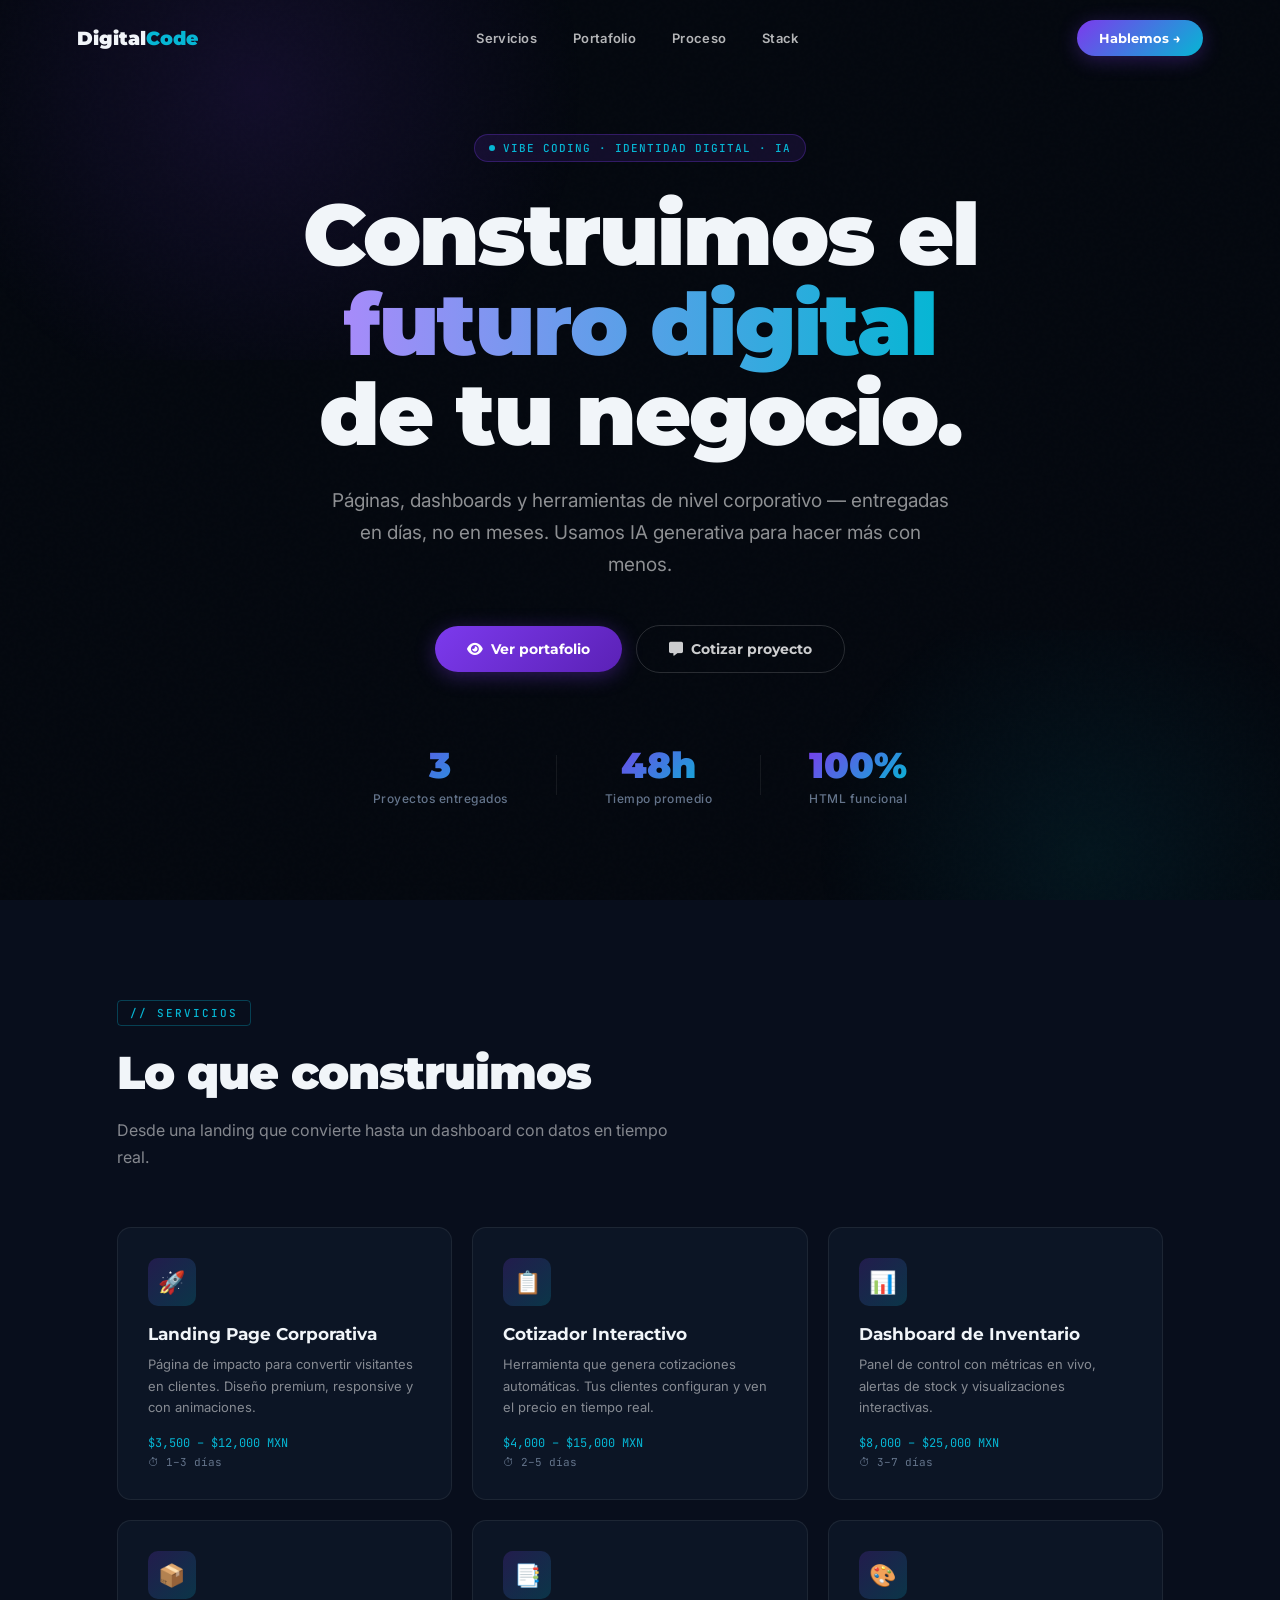
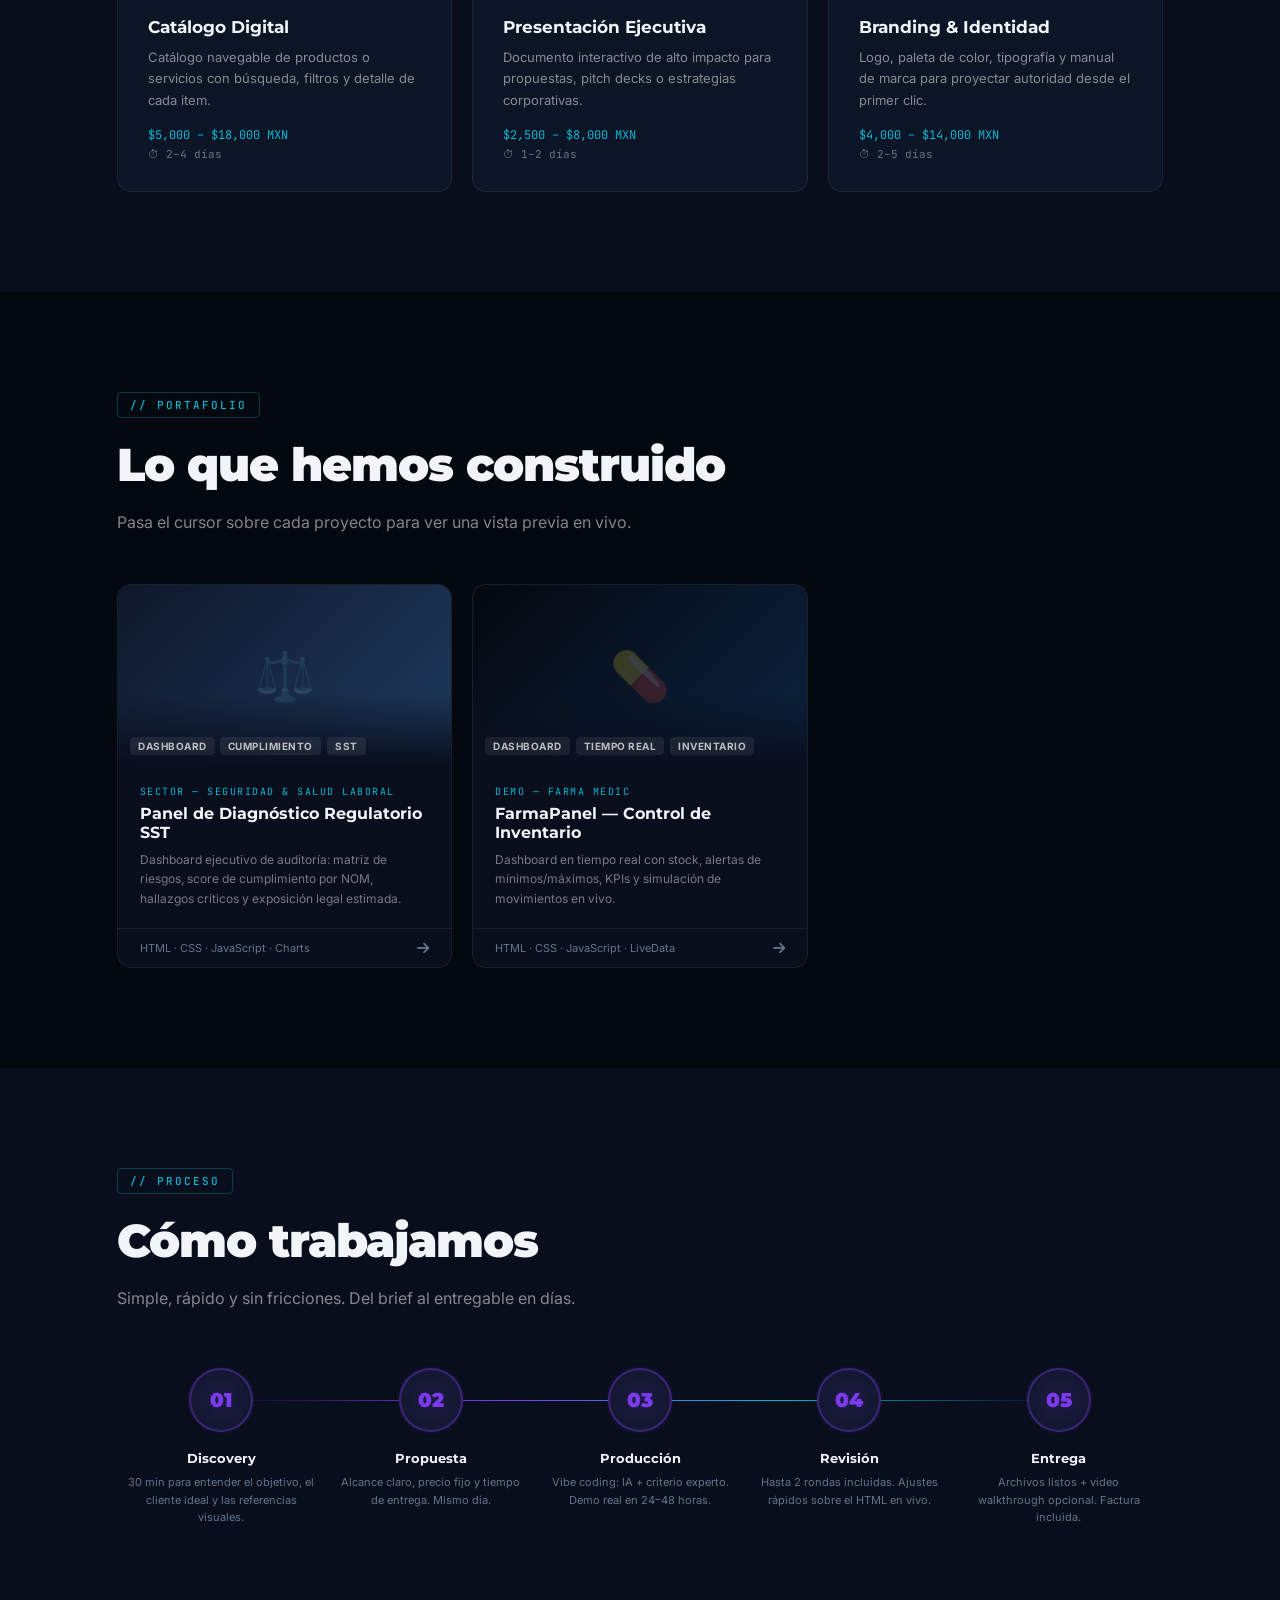
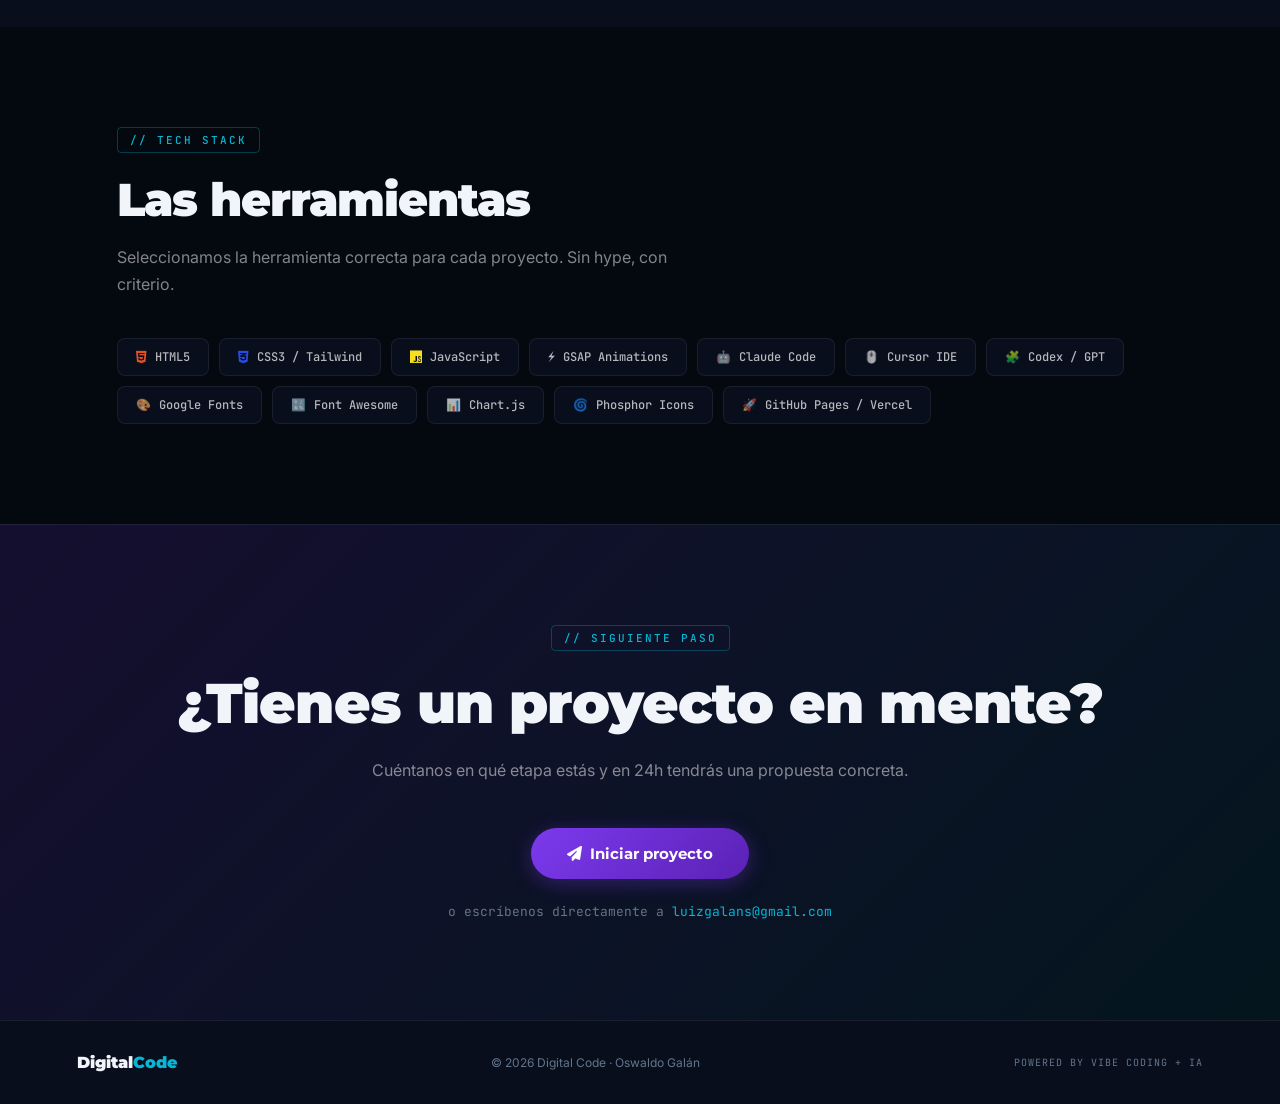
==== commit 5d3a9e33: "Remove private proposal and client-specific content" ====
--- a/DIGITAL CODE/index.html
+++ b/DIGITAL CODE/index.html
@@ -480,39 +480,7 @@
     </div>
     <div class="portfolio-grid fade-up" style="margin-top:48px">
 
-      <!-- Proyecto 1: Landing Ambiental (cliente anónimo) -->
-      <div class="project-card"
-           data-src="CLIENTE INGEMALAB/index.html"
-           data-url="laboratorio-ambiental.cliente.mx"
-           data-label="Landing Page Corporativa"
-           data-mask-top="80"
-           data-mask-color="#0a1128">
-        <div class="project-inner">
-          <div class="project-thumb" style="background: linear-gradient(135deg, #0d1b4b, #0077b6);">
-            <span class="thumb-emoji">🔬</span>
-            <div class="thumb-overlay"></div>
-            <div class="thumb-tags">
-              <span class="thumb-tag">Ambiental</span>
-              <span class="thumb-tag">HSE</span>
-              <span class="thumb-tag">Landing</span>
-            </div>
-            <div class="preview-trigger">
-              <div class="preview-trigger-btn"><i class="fa-solid fa-desktop"></i> Vista previa</div>
-            </div>
-          </div>
-          <div class="project-body">
-            <div class="project-client">SECTOR — Laboratorio Ambiental Acreditado</div>
-            <div class="project-name">Landing Page Corporativa</div>
-            <div class="project-desc">Página de presentación con hero animado, catálogo de servicios ambientales y acreditaciones SEMARNAT/STPS.</div>
-          </div>
-          <div class="project-footer">
-            <span class="project-type">HTML · CSS · JavaScript</span>
-            <i class="fa-solid fa-arrow-right project-arrow"></i>
-          </div>
-        </div>
-      </div>
-
-      <!-- Proyecto 2: Dashboard Auditoría SST -->
+      <!-- Proyecto 1: Dashboard Auditoría SST -->
       <div class="project-card"
            data-src="demos/auditoria-sst.html"
            data-url="diagnostico-sst.cliente-confidencial.mx"
@@ -544,7 +512,7 @@
         </div>
       </div>
 
-      <!-- Proyecto 3: FarmaPanel -->
+      <!-- Proyecto 2: FarmaPanel -->
       <div class="project-card"
            data-src="demos/farma-dashboard.html"
            data-url="farmapanel.demo.mx"
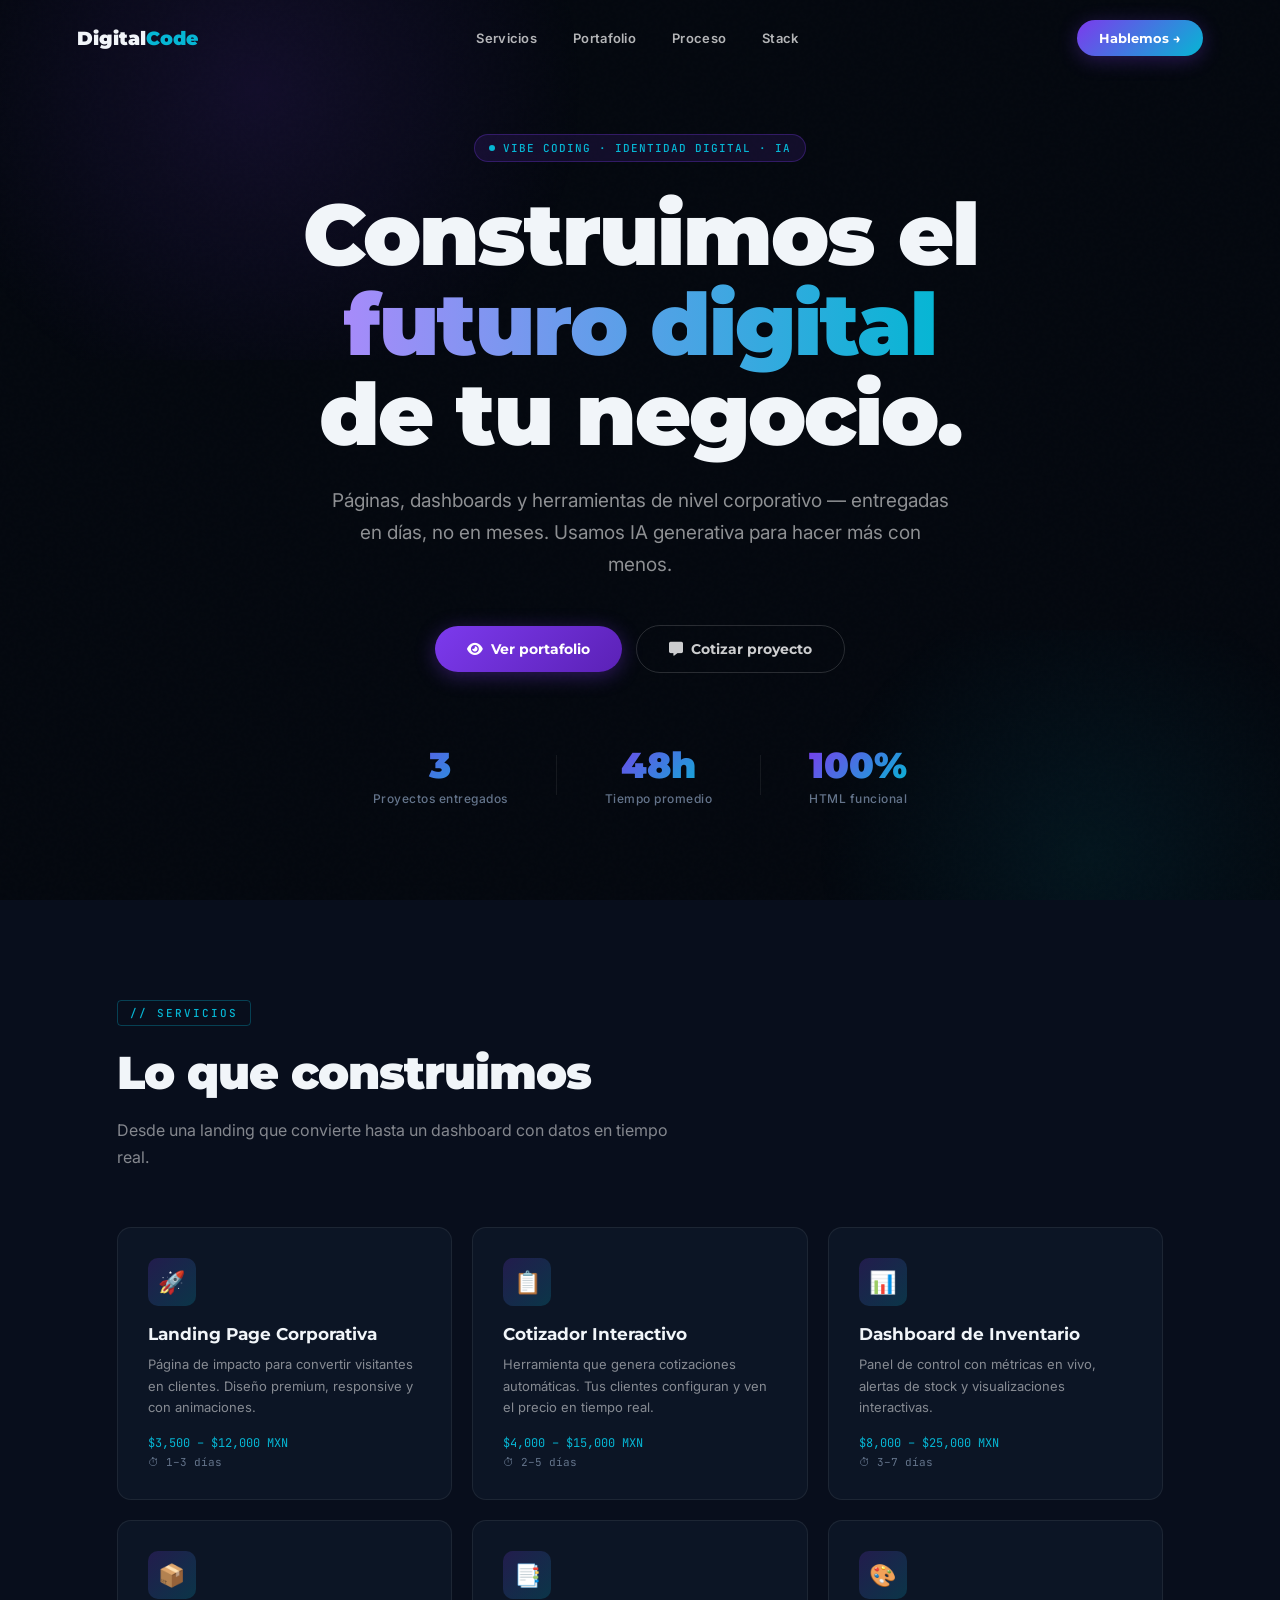
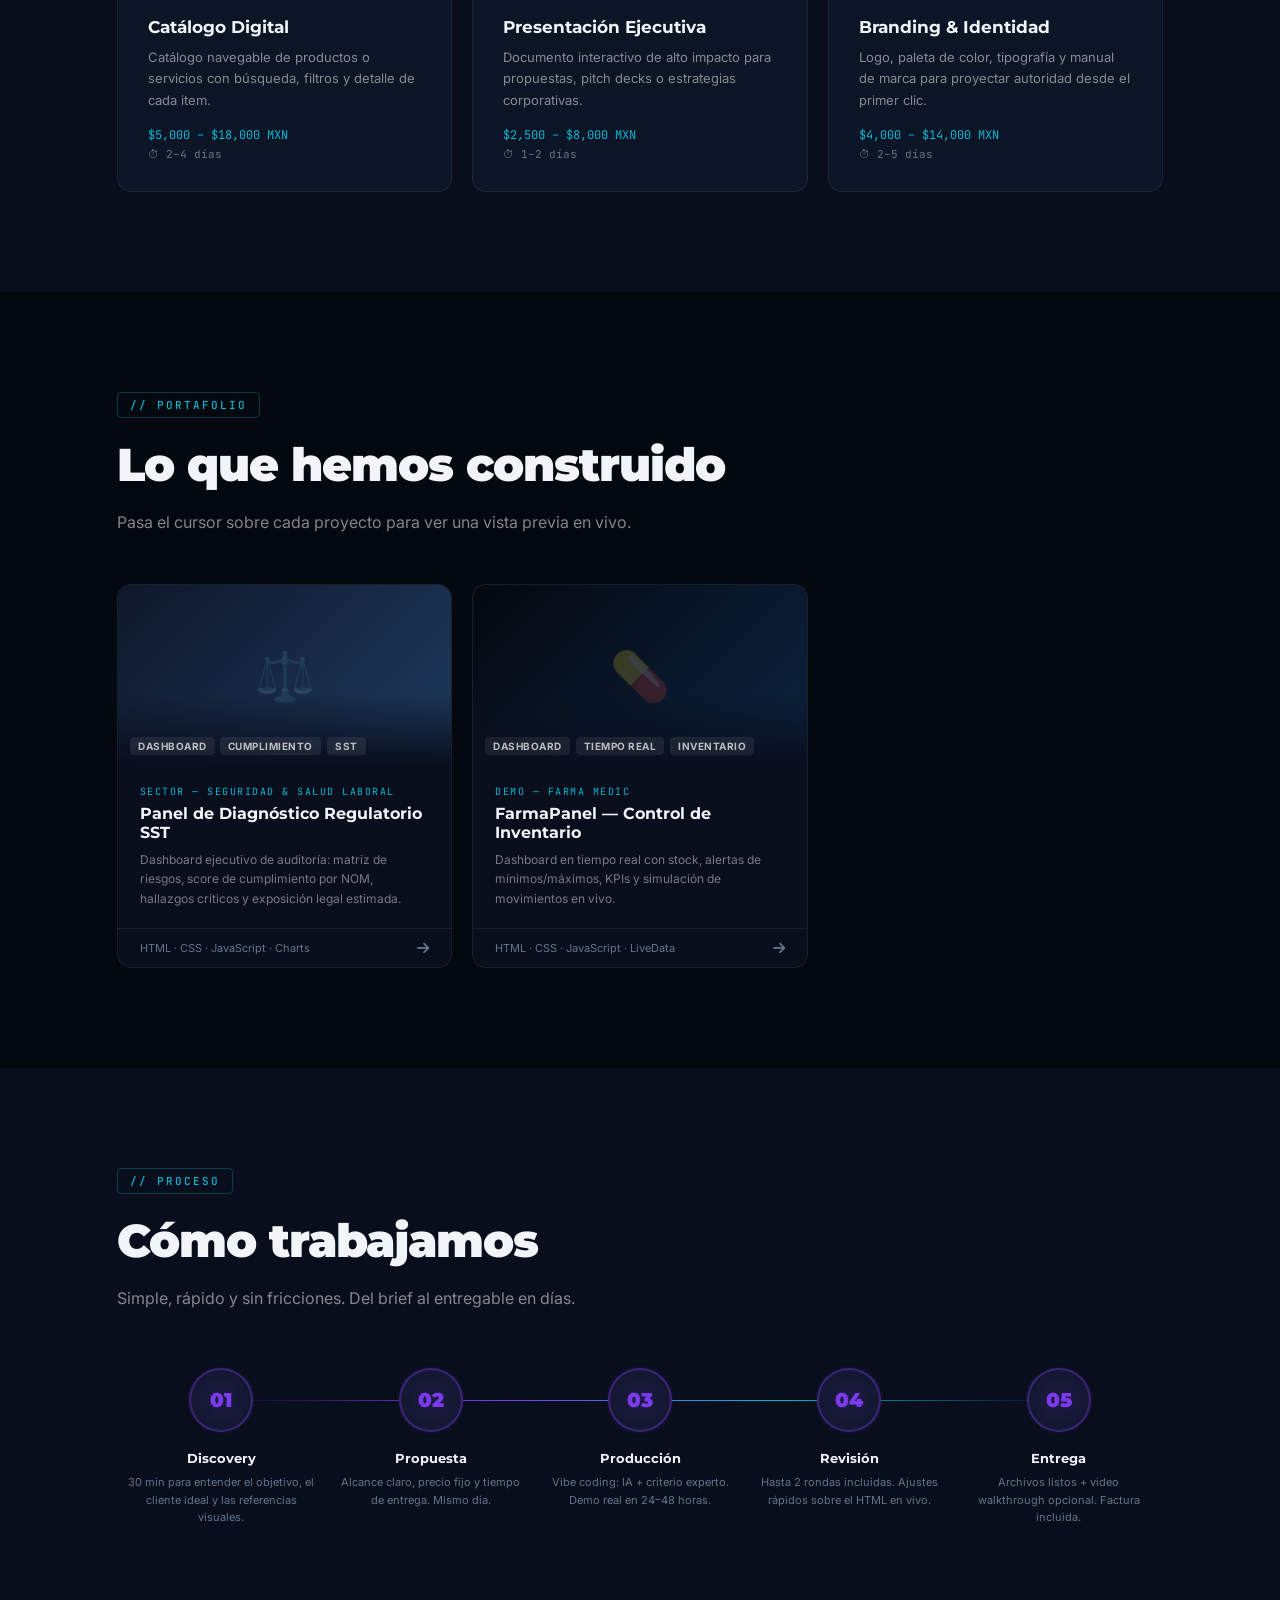
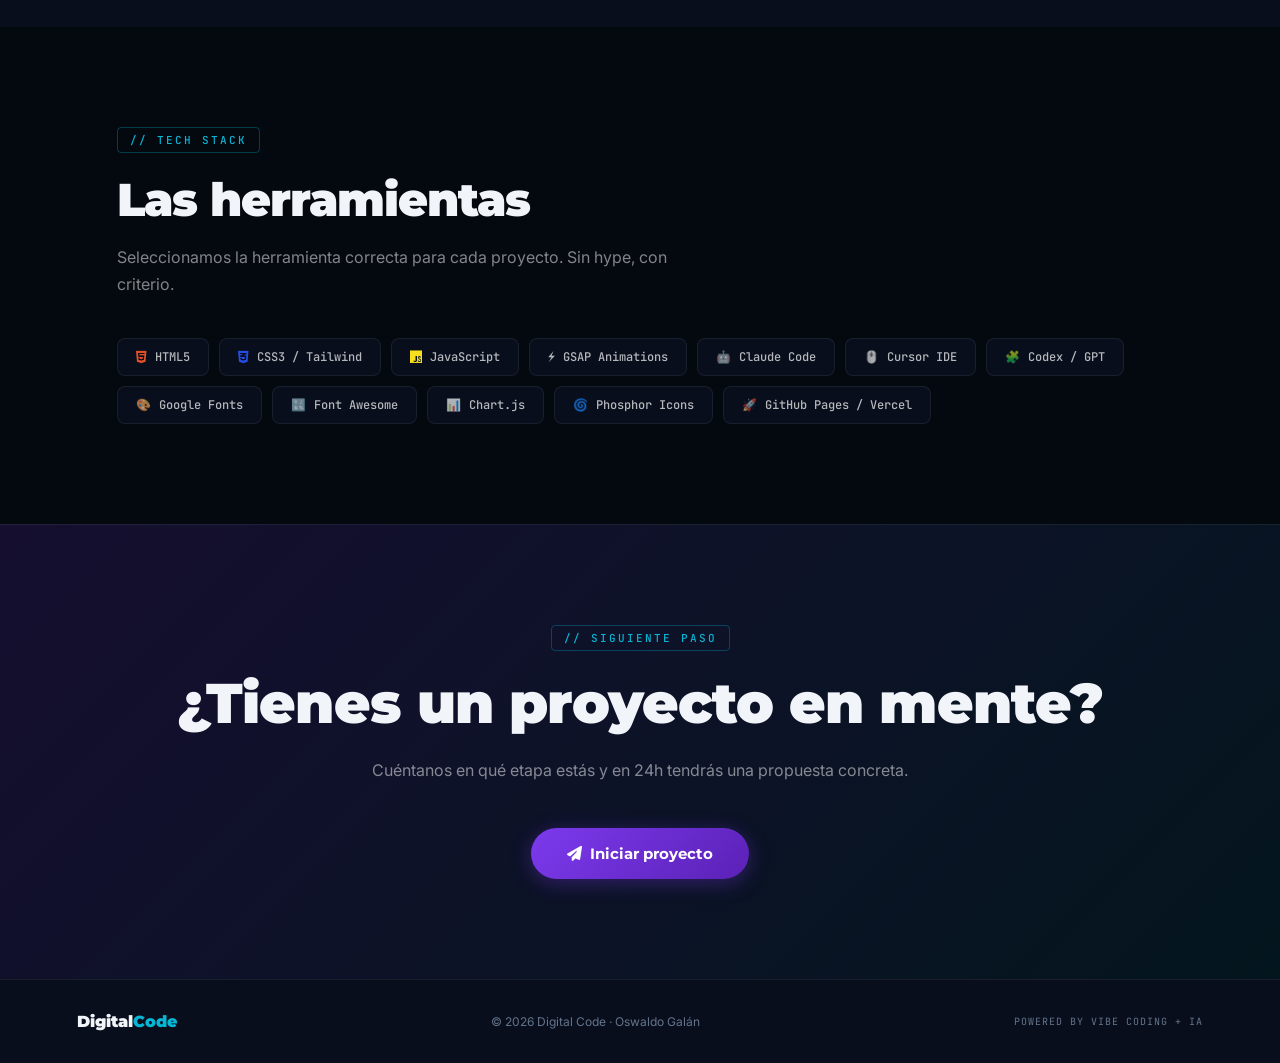
==== commit d73ee670: "Remove personal email from CTA section" ====
--- a/DIGITAL CODE/index.html
+++ b/DIGITAL CODE/index.html
@@ -633,7 +633,7 @@
     <a href="mailto:luizgalans@gmail.com" class="btn-primary" style="font-size:15px;padding:16px 36px">
       <i class="fa-solid fa-paper-plane"></i> Iniciar proyecto
     </a>
-    <div class="cta-contact">o escríbenos directamente a <a href="mailto:luizgalans@gmail.com">luizgalans@gmail.com</a></div>
+
   </div>
 </section>
 
